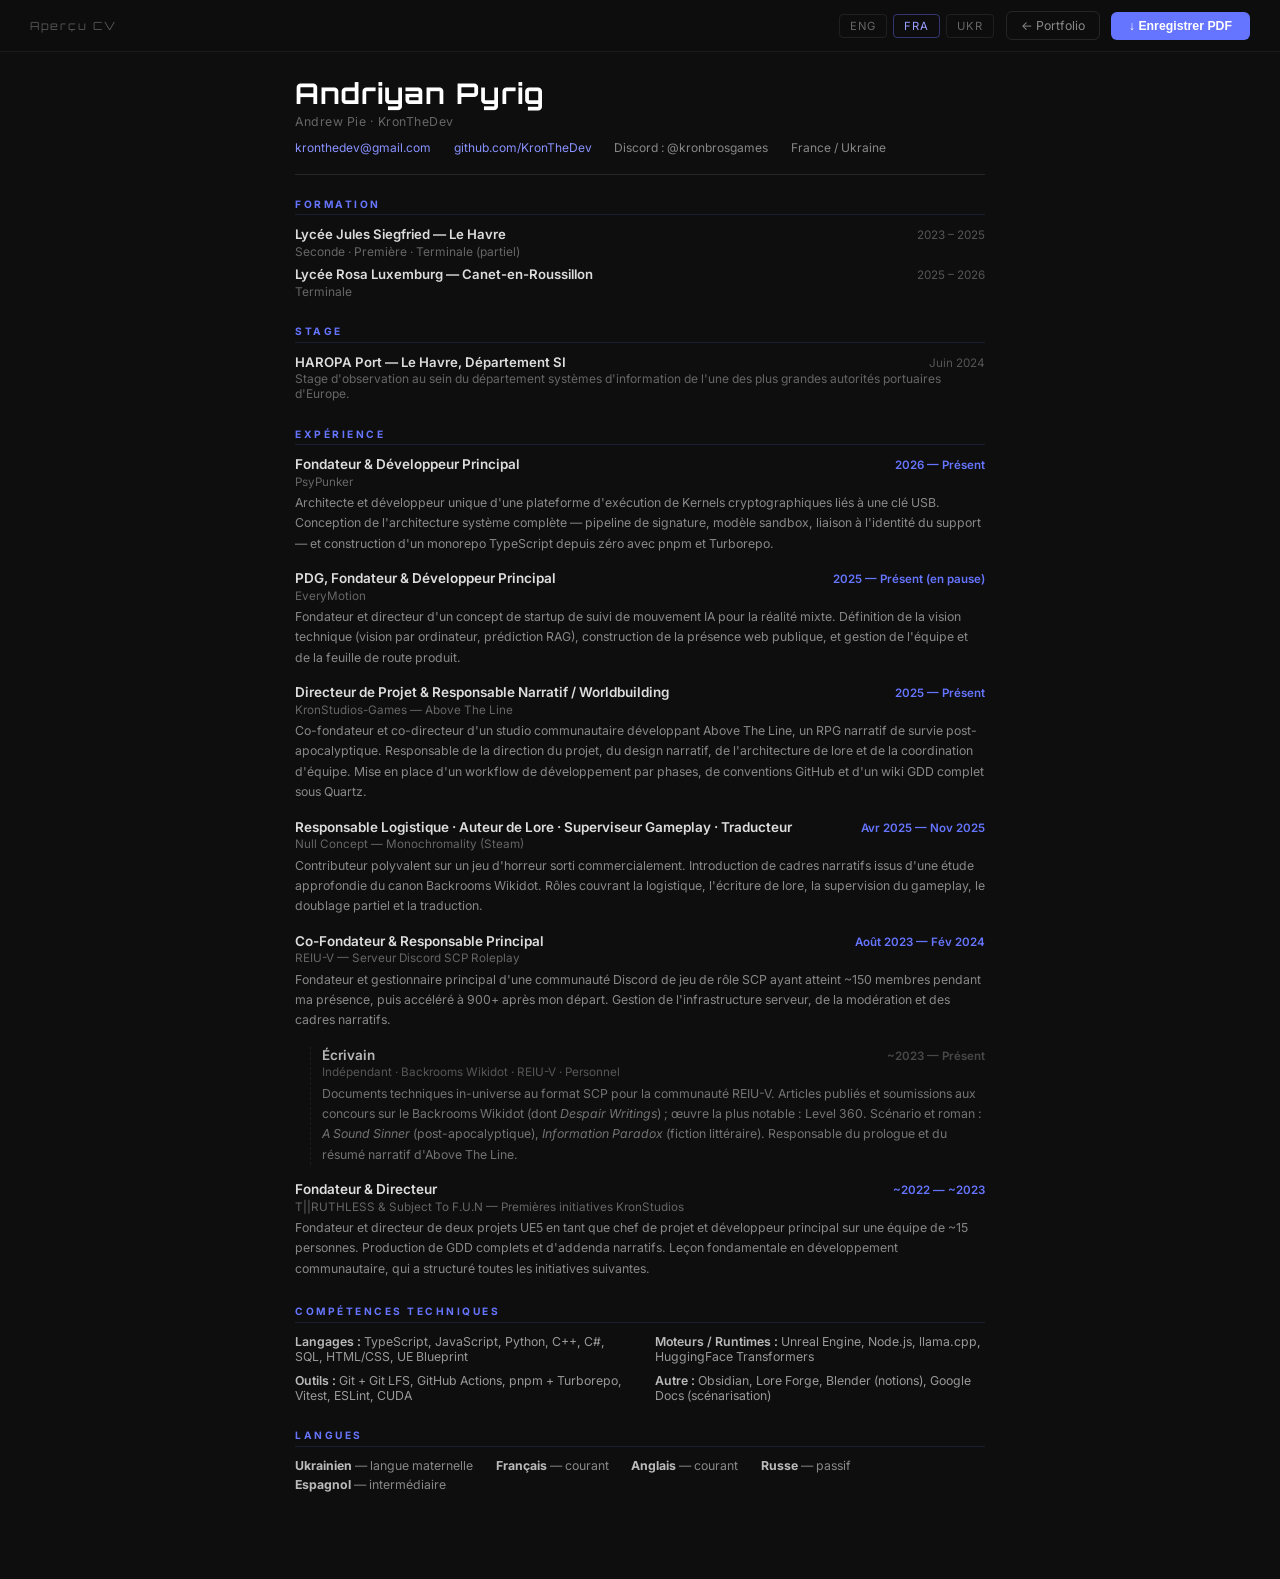
==== cv.fr.html @ 983f90c0 "feat: add trilingual support (EN/FR/UK) with cyberpunk glitch transition - translations.js: full EN/" ====
<!DOCTYPE html>
<html lang="fr">
<head>
  <meta charset="UTF-8">
  <meta name="viewport" content="width=device-width, initial-scale=1.0">
  <title>CV — Andriyan Pyrig (Andrew Pie)</title>
  <link href="https://fonts.googleapis.com/css2?family=Inter:wght@300;400;500;600;700&family=Orbitron:wght@700&display=swap" rel="stylesheet">
  <style>
    *, *::before, *::after { margin: 0; padding: 0; box-sizing: border-box; }
    html { font-size: 15px; }
    body { font-family: 'Inter', system-ui, sans-serif; background: #0e0e0e; color: #d8d8d8; -webkit-font-smoothing: antialiased; }

    .print-bar {
      position: fixed; top: 0; left: 0; right: 0; height: 52px;
      background: rgba(14,14,14,0.94); backdrop-filter: blur(10px);
      border-bottom: 1px solid rgba(255,255,255,0.06);
      display: flex; align-items: center; justify-content: space-between; padding: 0 2rem; z-index: 100;
    }
    .print-bar-label { font-family: 'Orbitron', sans-serif; font-size: 0.75rem; letter-spacing: 2px; color: #555; }
    .print-bar-actions { display: flex; gap: 0.75rem; align-items: center; }
    .lang-switch { display: flex; gap: 0.4rem; }
    .lang-link {
      font-size: 0.75rem; letter-spacing: 1px; color: #666; text-decoration: none;
      border: 1px solid rgba(255,255,255,0.08); padding: 4px 10px; border-radius: 4px;
      transition: color 0.15s, border-color 0.15s;
    }
    .lang-link:hover { color: #aaa; border-color: rgba(255,255,255,0.2); }
    .lang-link.active { color: #9aa0ff; border-color: rgba(102,117,255,0.4); }
    .btn-back { font-size: 0.82rem; color: #888; text-decoration: none; padding: 6px 14px; border: 1px solid rgba(255,255,255,0.1); border-radius: 6px; transition: color 0.15s, border-color 0.15s; }
    .btn-back:hover { color: #fff; border-color: rgba(255,255,255,0.3); }
    .btn-print { font-size: 0.82rem; font-weight: 700; color: #fff; background: #6675ff; border: none; padding: 7px 18px; border-radius: 6px; cursor: pointer; transition: opacity 0.15s; }
    .btn-print:hover { opacity: 0.85; }

    .cv-page { max-width: 780px; margin: 0 auto; padding: 5rem 3rem 4rem; }

    .cv-header { border-bottom: 1px solid rgba(255,255,255,0.1); padding-bottom: 1.25rem; margin-bottom: 1.5rem; }
    .cv-name { font-family: 'Orbitron', sans-serif; font-size: 1.9rem; font-weight: 700; color: #fff; letter-spacing: 1px; }
    .cv-alias { font-size: 0.82rem; color: #666; margin-top: 0.2rem; letter-spacing: 0.5px; }
    .cv-contact { display: flex; flex-wrap: wrap; gap: 0.25rem 1.5rem; margin-top: 0.75rem; font-size: 0.8rem; color: #888; }
    .cv-contact a { color: #8891ff; text-decoration: none; }

    .cv-section { margin-bottom: 1.75rem; }
    .cv-section-title { font-size: 0.68rem; font-weight: 700; letter-spacing: 2.5px; text-transform: uppercase; color: #6675ff; margin-bottom: 0.75rem; padding-bottom: 0.3rem; border-bottom: 1px solid rgba(102,117,255,0.15); }

    .cv-edu-item { margin-bottom: 0.5rem; }
    .cv-edu-line { display: flex; justify-content: space-between; align-items: baseline; gap: 1rem; }
    .cv-edu-name { font-size: 0.88rem; font-weight: 600; color: #ddd; }
    .cv-edu-date { font-size: 0.78rem; color: #555; flex-shrink: 0; }
    .cv-edu-sub { font-size: 0.8rem; color: #666; margin-top: 0.1rem; }

    .cv-exp-item { margin-bottom: 1.1rem; }
    .cv-exp-header { display: flex; justify-content: space-between; align-items: baseline; gap: 1rem; margin-bottom: 0.15rem; }
    .cv-exp-role { font-size: 0.9rem; font-weight: 600; color: #ddd; }
    .cv-exp-date { font-size: 0.77rem; color: #6675ff; flex-shrink: 0; font-weight: 600; }
    .cv-exp-org { font-size: 0.78rem; color: #666; margin-bottom: 0.3rem; }
    .cv-exp-body { font-size: 0.82rem; color: #888; line-height: 1.65; }
    .cv-exp-item.cv-writing { margin-left: 1rem; padding-left: 0.75rem; border-left: 1px dashed rgba(255,255,255,0.08); opacity: 0.82; }
    .cv-exp-item.cv-writing .cv-exp-date { color: #555; }

    .cv-skills-grid { display: grid; grid-template-columns: 1fr 1fr; gap: 0.6rem 2rem; }
    .cv-skill-row { font-size: 0.82rem; color: #999; }
    .cv-skill-row strong { color: #bbb; font-weight: 600; }

    .cv-lang-row { display: flex; flex-wrap: wrap; gap: 0.3rem 1.5rem; font-size: 0.82rem; color: #888; }
    .cv-lang-row span strong { color: #bbb; }

    @media (max-width: 680px) {
      .cv-page { padding: 4.5rem 1.25rem 3rem; }
      .cv-name { font-size: 1.4rem; }
      .cv-skills-grid { grid-template-columns: 1fr; }
      .cv-exp-header { flex-direction: column; gap: 0.1rem; }
      .cv-edu-line { flex-direction: column; gap: 0.05rem; }
      .print-bar { padding: 0 1rem; }
      .print-bar-label { display: none; }
    }

    @media print {
      @page { size: A4; margin: 16mm 18mm; }
      body { background: #fff !important; color: #1a1a1a !important; font-size: 11pt; }
      .print-bar { display: none !important; }
      .cv-page { padding: 0; max-width: 100%; }
      .cv-name { color: #000 !important; font-size: 22pt; }
      .cv-alias { color: #555 !important; }
      .cv-contact { color: #444 !important; }
      .cv-contact a { color: #3344cc !important; }
      .cv-header { border-bottom-color: #ccc !important; }
      .cv-section-title { color: #3344cc !important; border-bottom-color: #ddd !important; }
      .cv-edu-name { color: #111 !important; }
      .cv-edu-date { color: #777 !important; }
      .cv-edu-sub  { color: #666 !important; }
      .cv-exp-role { color: #111 !important; }
      .cv-exp-date { color: #3344cc !important; }
      .cv-exp-org  { color: #666 !important; }
      .cv-exp-body { color: #444 !important; }
      .cv-exp-item.cv-writing { border-left-color: #ddd !important; opacity: 1 !important; }
      .cv-exp-item.cv-writing .cv-exp-date { color: #777 !important; }
      .cv-skill-row { color: #555 !important; }
      .cv-skill-row strong { color: #111 !important; }
      .cv-lang-row { color: #555 !important; }
      .cv-lang-row span strong { color: #111 !important; }
      .cv-exp-item { break-inside: avoid; }
      .cv-section  { break-inside: avoid; }
    }
  </style>
</head>
<body>
  <div class="print-bar">
    <span class="print-bar-label">Aperçu CV</span>
    <div class="print-bar-actions">
      <div class="lang-switch">
        <a href="cv.html"    class="lang-link">ENG</a>
        <a href="cv.fr.html" class="lang-link active">FRA</a>
        <a href="cv.uk.html" class="lang-link">UKR</a>
      </div>
      <a href="index.html" class="btn-back">← Portfolio</a>
      <button class="btn-print" onclick="window.print()">↓ Enregistrer PDF</button>
    </div>
  </div>

  <div class="cv-page">

    <header class="cv-header">
      <div class="cv-name">Andriyan Pyrig</div>
      <div class="cv-alias">Andrew Pie · KronTheDev</div>
      <div class="cv-contact">
        <a href="mailto:kronthedev@gmail.com">kronthedev@gmail.com</a>
        <a href="https://github.com/KronTheDev" target="_blank">github.com/KronTheDev</a>
        <span>Discord : @kronbrosgames</span>
        <span>France / Ukraine</span>
      </div>
    </header>

    <section class="cv-section">
      <div class="cv-section-title">Formation</div>
      <div class="cv-edu-item">
        <div class="cv-edu-line">
          <span class="cv-edu-name">Lycée Jules Siegfried — Le Havre</span>
          <span class="cv-edu-date">2023 – 2025</span>
        </div>
        <div class="cv-edu-sub">Seconde · Première · Terminale (partiel)</div>
      </div>
      <div class="cv-edu-item">
        <div class="cv-edu-line">
          <span class="cv-edu-name">Lycée Rosa Luxemburg — Canet-en-Roussillon</span>
          <span class="cv-edu-date">2025 – 2026</span>
        </div>
        <div class="cv-edu-sub">Terminale</div>
      </div>
    </section>

    <section class="cv-section">
      <div class="cv-section-title">Stage</div>
      <div class="cv-edu-item">
        <div class="cv-edu-line">
          <span class="cv-edu-name">HAROPA Port — Le Havre, Département SI</span>
          <span class="cv-edu-date">Juin 2024</span>
        </div>
        <div class="cv-edu-sub">Stage d'observation au sein du département systèmes d'information de l'une des plus grandes autorités portuaires d'Europe.</div>
      </div>
    </section>

    <section class="cv-section">
      <div class="cv-section-title">Expérience</div>

      <div class="cv-exp-item">
        <div class="cv-exp-header">
          <span class="cv-exp-role">Fondateur & Développeur Principal</span>
          <span class="cv-exp-date">2026 — Présent</span>
        </div>
        <div class="cv-exp-org">PsyPunker</div>
        <div class="cv-exp-body">Architecte et développeur unique d'une plateforme d'exécution de Kernels cryptographiques liés à une clé USB. Conception de l'architecture système complète — pipeline de signature, modèle sandbox, liaison à l'identité du support — et construction d'un monorepo TypeScript depuis zéro avec pnpm et Turborepo.</div>
      </div>

      <div class="cv-exp-item">
        <div class="cv-exp-header">
          <span class="cv-exp-role">PDG, Fondateur & Développeur Principal</span>
          <span class="cv-exp-date">2025 — Présent (en pause)</span>
        </div>
        <div class="cv-exp-org">EveryMotion</div>
        <div class="cv-exp-body">Fondateur et directeur d'un concept de startup de suivi de mouvement IA pour la réalité mixte. Définition de la vision technique (vision par ordinateur, prédiction RAG), construction de la présence web publique, et gestion de l'équipe et de la feuille de route produit.</div>
      </div>

      <div class="cv-exp-item">
        <div class="cv-exp-header">
          <span class="cv-exp-role">Directeur de Projet & Responsable Narratif / Worldbuilding</span>
          <span class="cv-exp-date">2025 — Présent</span>
        </div>
        <div class="cv-exp-org">KronStudios-Games — Above The Line</div>
        <div class="cv-exp-body">Co-fondateur et co-directeur d'un studio communautaire développant Above The Line, un RPG narratif de survie post-apocalyptique. Responsable de la direction du projet, du design narratif, de l'architecture de lore et de la coordination d'équipe. Mise en place d'un workflow de développement par phases, de conventions GitHub et d'un wiki GDD complet sous Quartz.</div>
      </div>

      <div class="cv-exp-item">
        <div class="cv-exp-header">
          <span class="cv-exp-role">Responsable Logistique · Auteur de Lore · Superviseur Gameplay · Traducteur</span>
          <span class="cv-exp-date">Avr 2025 — Nov 2025</span>
        </div>
        <div class="cv-exp-org">Null Concept — Monochromality (Steam)</div>
        <div class="cv-exp-body">Contributeur polyvalent sur un jeu d'horreur sorti commercialement. Introduction de cadres narratifs issus d'une étude approfondie du canon Backrooms Wikidot. Rôles couvrant la logistique, l'écriture de lore, la supervision du gameplay, le doublage partiel et la traduction.</div>
      </div>

      <div class="cv-exp-item">
        <div class="cv-exp-header">
          <span class="cv-exp-role">Co-Fondateur & Responsable Principal</span>
          <span class="cv-exp-date">Août 2023 — Fév 2024</span>
        </div>
        <div class="cv-exp-org">REIU-V — Serveur Discord SCP Roleplay</div>
        <div class="cv-exp-body">Fondateur et gestionnaire principal d'une communauté Discord de jeu de rôle SCP ayant atteint ~150 membres pendant ma présence, puis accéléré à 900+ après mon départ. Gestion de l'infrastructure serveur, de la modération et des cadres narratifs.</div>
      </div>

      <div class="cv-exp-item cv-writing">
        <div class="cv-exp-header">
          <span class="cv-exp-role">Écrivain</span>
          <span class="cv-exp-date">~2023 — Présent</span>
        </div>
        <div class="cv-exp-org">Indépendant · Backrooms Wikidot · REIU-V · Personnel</div>
        <div class="cv-exp-body">Documents techniques in-universe au format SCP pour la communauté REIU-V. Articles publiés et soumissions aux concours sur le Backrooms Wikidot (dont <em>Despair Writings</em>) ; œuvre la plus notable : Level 360. Scénario et roman : <em>A Sound Sinner</em> (post-apocalyptique), <em>Information Paradox</em> (fiction littéraire). Responsable du prologue et du résumé narratif d'Above The Line.</div>
      </div>

      <div class="cv-exp-item">
        <div class="cv-exp-header">
          <span class="cv-exp-role">Fondateur & Directeur</span>
          <span class="cv-exp-date">~2022 — ~2023</span>
        </div>
        <div class="cv-exp-org">T||RUTHLESS & Subject To F.U.N — Premières initiatives KronStudios</div>
        <div class="cv-exp-body">Fondateur et directeur de deux projets UE5 en tant que chef de projet et développeur principal sur une équipe de ~15 personnes. Production de GDD complets et d'addenda narratifs. Leçon fondamentale en développement communautaire, qui a structuré toutes les initiatives suivantes.</div>
      </div>
    </section>

    <section class="cv-section">
      <div class="cv-section-title">Compétences Techniques</div>
      <div class="cv-skills-grid">
        <div class="cv-skill-row"><strong>Langages :</strong> TypeScript, JavaScript, Python, C++, C#, SQL, HTML/CSS, UE Blueprint</div>
        <div class="cv-skill-row"><strong>Moteurs / Runtimes :</strong> Unreal Engine, Node.js, llama.cpp, HuggingFace Transformers</div>
        <div class="cv-skill-row"><strong>Outils :</strong> Git + Git LFS, GitHub Actions, pnpm + Turborepo, Vitest, ESLint, CUDA</div>
        <div class="cv-skill-row"><strong>Autre :</strong> Obsidian, Lore Forge, Blender (notions), Google Docs (scénarisation)</div>
      </div>
    </section>

    <section class="cv-section">
      <div class="cv-section-title">Langues</div>
      <div class="cv-lang-row">
        <span><strong>Ukrainien</strong> — langue maternelle</span>
        <span><strong>Français</strong> — courant</span>
        <span><strong>Anglais</strong> — courant</span>
        <span><strong>Russe</strong> — passif</span>
        <span><strong>Espagnol</strong> — intermédiaire</span>
      </div>
    </section>

  </div>
</body>
</html>
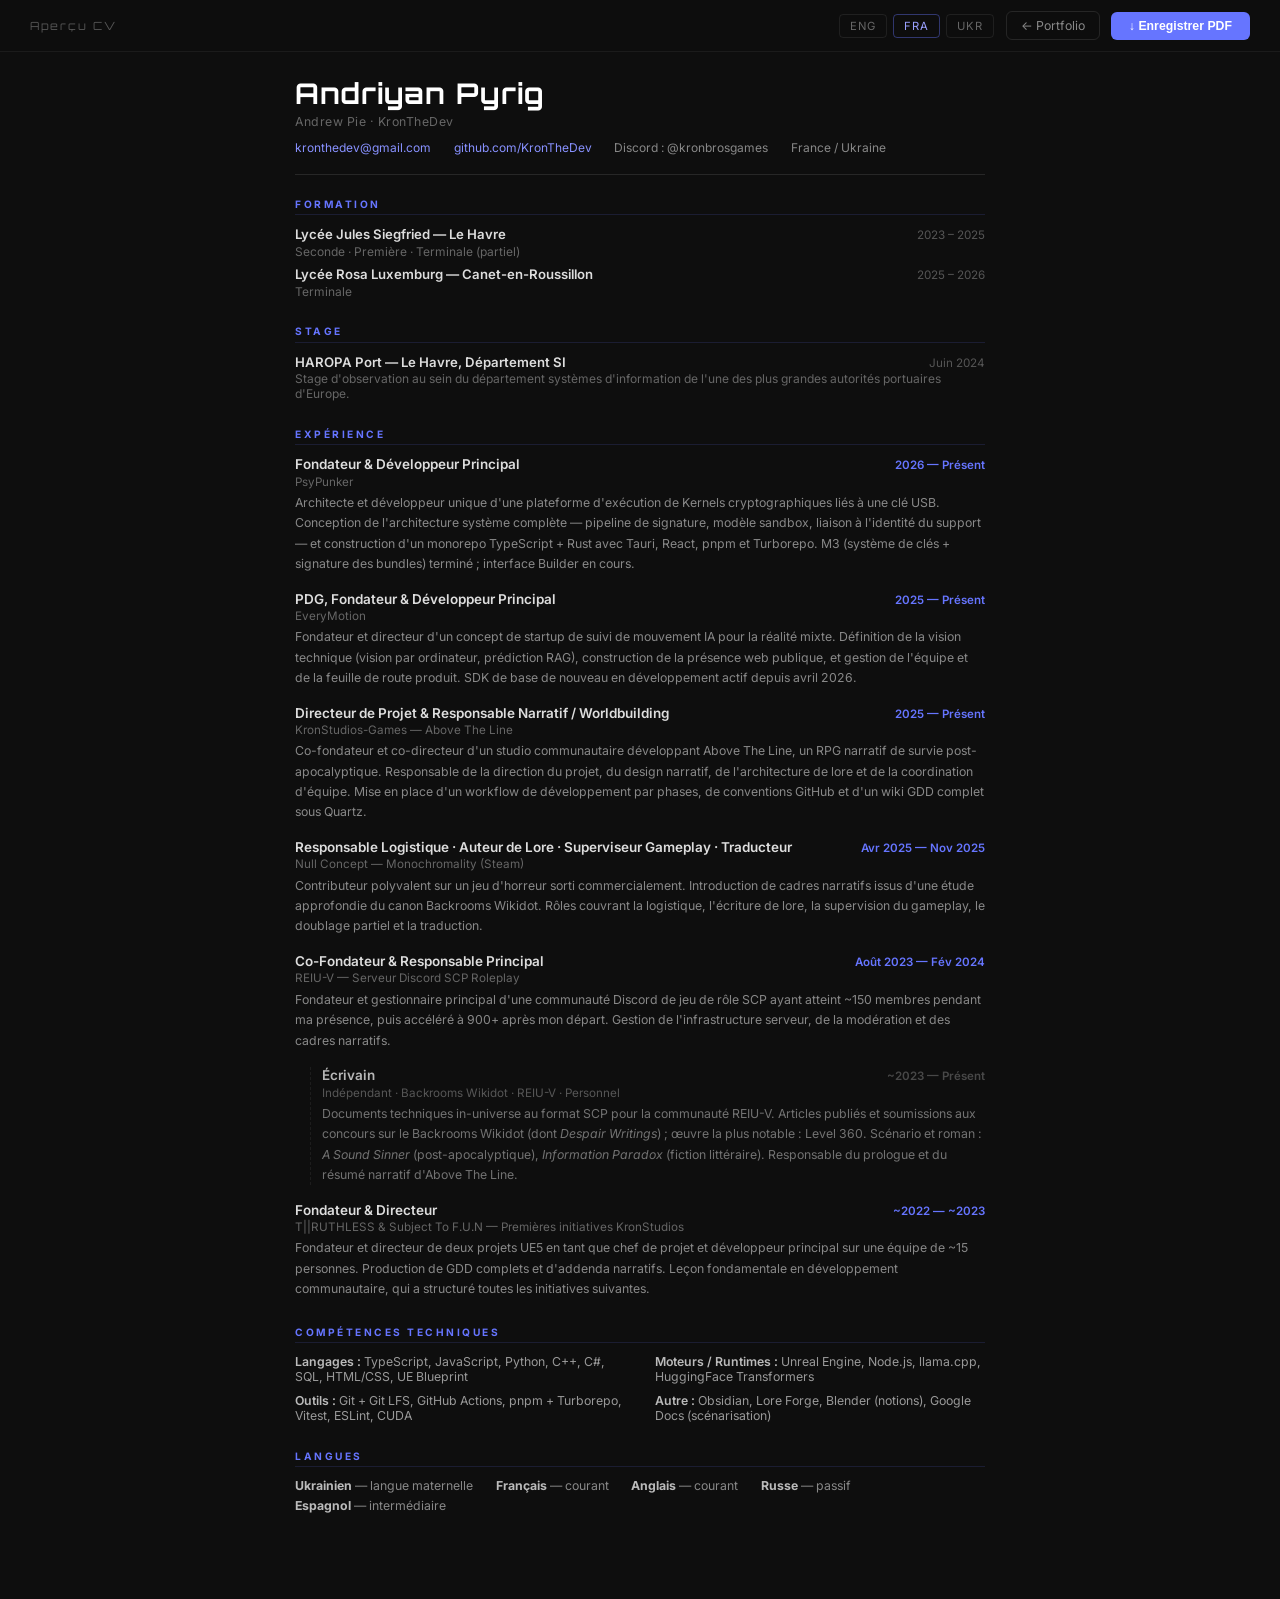
==== commit 222d6d67: "feat: Capital Update — sync portfolio with current project state - PsyPunker: add Tauri, React, Rust" ====
--- a/cv.fr.html
+++ b/cv.fr.html
@@ -98,8 +98,14 @@
       .cv-skill-row strong { color: #111 !important; }
       .cv-lang-row { color: #555 !important; }
       .cv-lang-row span strong { color: #111 !important; }
-      .cv-exp-item { break-inside: avoid; }
-      .cv-section  { break-inside: avoid; }
+      .cv-exp-item  { break-inside: avoid; }
+      .cv-edu-item  { break-inside: avoid; }
+      .cv-section-title { break-after: avoid; }
+      .cv-section        { margin-bottom: 1.1rem; }
+      .cv-exp-item       { margin-bottom: 0.75rem; }
+      .cv-edu-item       { margin-bottom: 0.35rem; }
+      .cv-skills-grid    { gap: 0.35rem 2rem; }
+      .cv-header         { padding-bottom: 0.85rem; margin-bottom: 1rem; }
     }
   </style>
 </head>
@@ -168,16 +174,16 @@
           <span class="cv-exp-date">2026 — Présent</span>
         </div>
         <div class="cv-exp-org">PsyPunker</div>
-        <div class="cv-exp-body">Architecte et développeur unique d'une plateforme d'exécution de Kernels cryptographiques liés à une clé USB. Conception de l'architecture système complète — pipeline de signature, modèle sandbox, liaison à l'identité du support — et construction d'un monorepo TypeScript depuis zéro avec pnpm et Turborepo.</div>
+        <div class="cv-exp-body">Architecte et développeur unique d'une plateforme d'exécution de Kernels cryptographiques liés à une clé USB. Conception de l'architecture système complète — pipeline de signature, modèle sandbox, liaison à l'identité du support — et construction d'un monorepo TypeScript + Rust avec Tauri, React, pnpm et Turborepo. M3 (système de clés + signature des bundles) terminé ; interface Builder en cours.</div>
       </div>
 
       <div class="cv-exp-item">
         <div class="cv-exp-header">
           <span class="cv-exp-role">PDG, Fondateur & Développeur Principal</span>
-          <span class="cv-exp-date">2025 — Présent (en pause)</span>
+          <span class="cv-exp-date">2025 — Présent</span>
         </div>
         <div class="cv-exp-org">EveryMotion</div>
-        <div class="cv-exp-body">Fondateur et directeur d'un concept de startup de suivi de mouvement IA pour la réalité mixte. Définition de la vision technique (vision par ordinateur, prédiction RAG), construction de la présence web publique, et gestion de l'équipe et de la feuille de route produit.</div>
+        <div class="cv-exp-body">Fondateur et directeur d'un concept de startup de suivi de mouvement IA pour la réalité mixte. Définition de la vision technique (vision par ordinateur, prédiction RAG), construction de la présence web publique, et gestion de l'équipe et de la feuille de route produit. SDK de base de nouveau en développement actif depuis avril 2026.</div>
       </div>
 
       <div class="cv-exp-item">
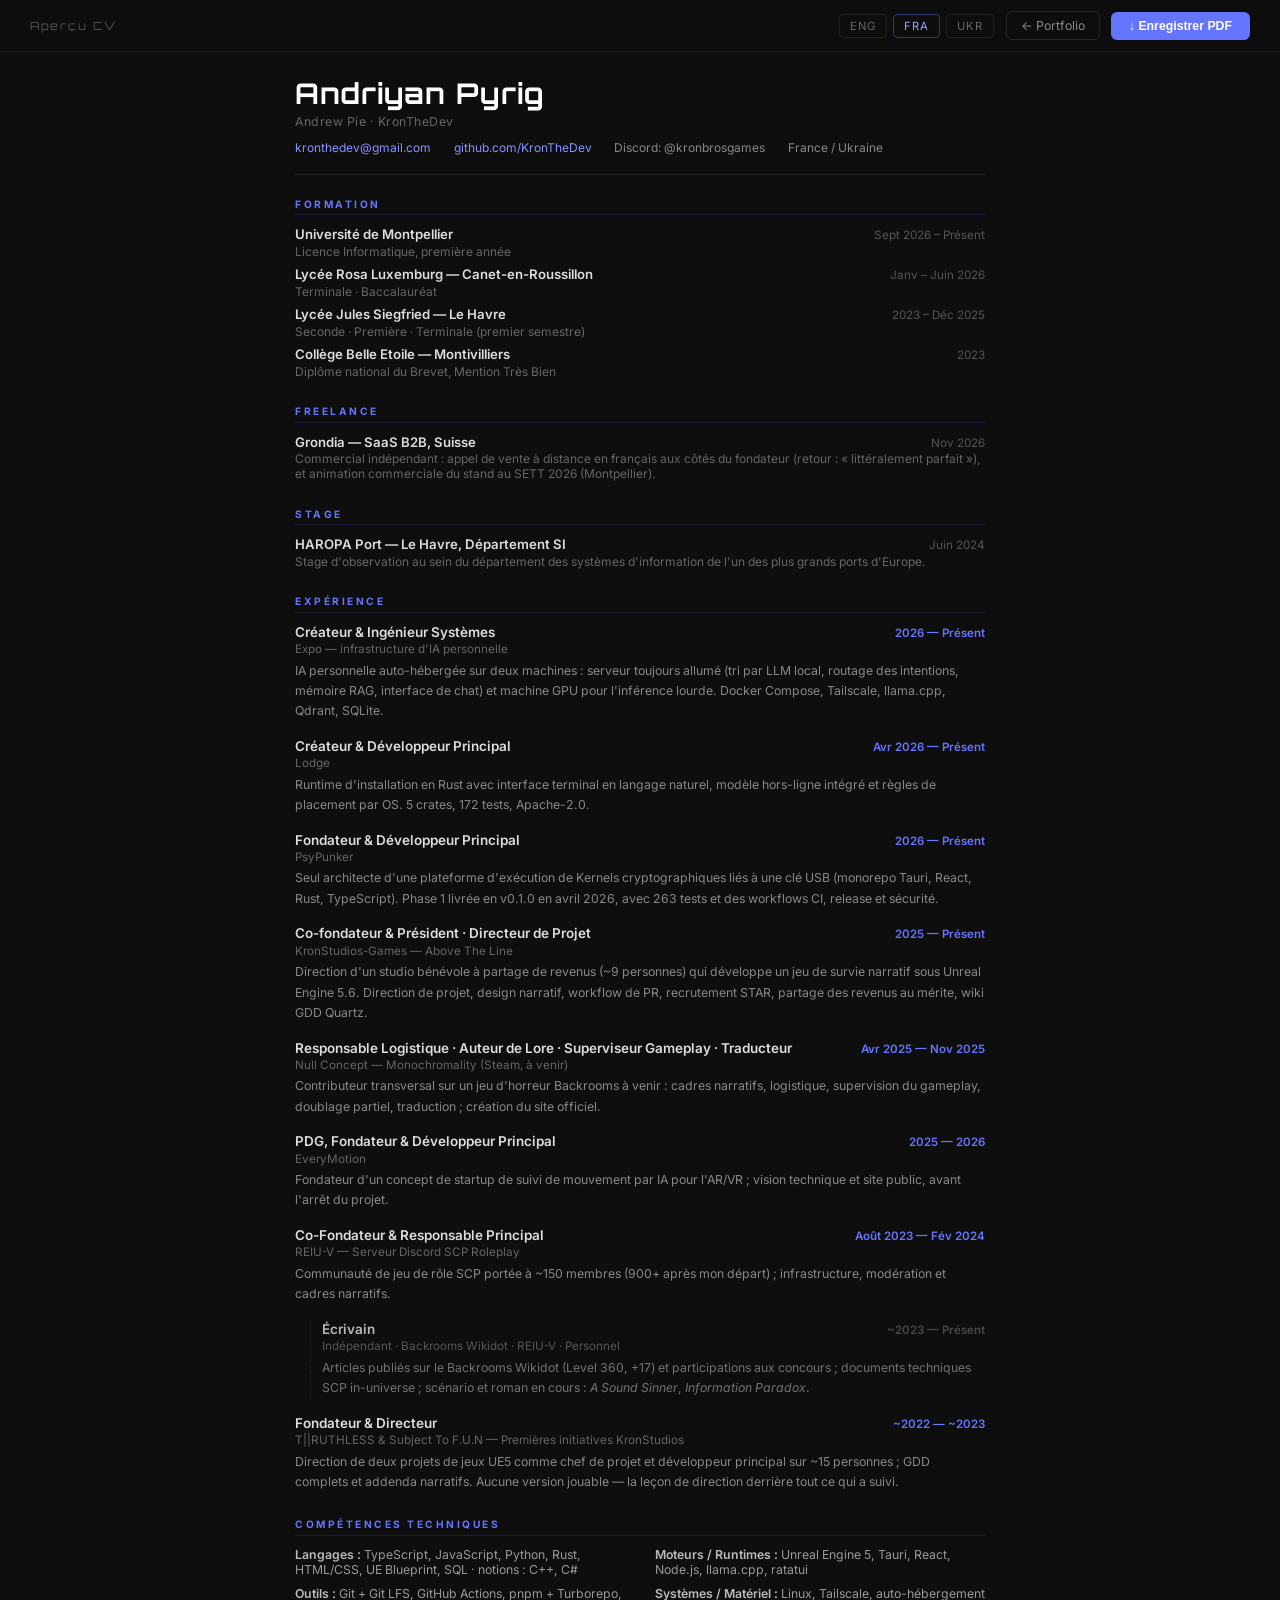
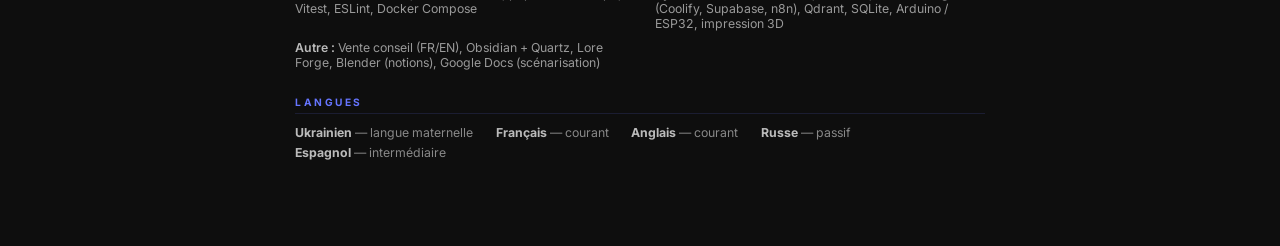
==== commit f9652e4d: "Render portfolio content onto the site (EN/FR/UK + CVs) Add tools/build_site.py, which writes the Sk" ====
--- a/cv.fr.html
+++ b/cv.fr.html
@@ -125,13 +125,14 @@
 
   <div class="cv-page">
 
+    <!-- HEADER -->
     <header class="cv-header">
       <div class="cv-name">Andriyan Pyrig</div>
       <div class="cv-alias">Andrew Pie · KronTheDev</div>
       <div class="cv-contact">
         <a href="mailto:kronthedev@gmail.com">kronthedev@gmail.com</a>
         <a href="https://github.com/KronTheDev" target="_blank">github.com/KronTheDev</a>
-        <span>Discord : @kronbrosgames</span>
+        <span>Discord: @kronbrosgames</span>
         <span>France / Ukraine</span>
       </div>
     </header>
@@ -140,17 +141,42 @@
       <div class="cv-section-title">Formation</div>
       <div class="cv-edu-item">
         <div class="cv-edu-line">
+          <span class="cv-edu-name">Université de Montpellier</span>
+          <span class="cv-edu-date">Sept 2026 – Présent</span>
+        </div>
+        <div class="cv-edu-sub">Licence Informatique, première année</div>
+      </div>
+      <div class="cv-edu-item">
+        <div class="cv-edu-line">
+          <span class="cv-edu-name">Lycée Rosa Luxemburg — Canet-en-Roussillon</span>
+          <span class="cv-edu-date">Janv – Juin 2026</span>
+        </div>
+        <div class="cv-edu-sub">Terminale · Baccalauréat</div>
+      </div>
+      <div class="cv-edu-item">
+        <div class="cv-edu-line">
           <span class="cv-edu-name">Lycée Jules Siegfried — Le Havre</span>
-          <span class="cv-edu-date">2023 – 2025</span>
-        </div>
-        <div class="cv-edu-sub">Seconde · Première · Terminale (partiel)</div>
-      </div>
-      <div class="cv-edu-item">
-        <div class="cv-edu-line">
-          <span class="cv-edu-name">Lycée Rosa Luxemburg — Canet-en-Roussillon</span>
-          <span class="cv-edu-date">2025 – 2026</span>
-        </div>
-        <div class="cv-edu-sub">Terminale</div>
+          <span class="cv-edu-date">2023 – Déc 2025</span>
+        </div>
+        <div class="cv-edu-sub">Seconde · Première · Terminale (premier semestre)</div>
+      </div>
+      <div class="cv-edu-item">
+        <div class="cv-edu-line">
+          <span class="cv-edu-name">Collège Belle Etoile — Montivilliers</span>
+          <span class="cv-edu-date">2023</span>
+        </div>
+        <div class="cv-edu-sub">Diplôme national du Brevet, Mention Très Bien</div>
+      </div>
+    </section>
+
+    <section class="cv-section">
+      <div class="cv-section-title">Freelance</div>
+      <div class="cv-edu-item">
+        <div class="cv-edu-line">
+          <span class="cv-edu-name">Grondia — SaaS B2B, Suisse</span>
+          <span class="cv-edu-date">Nov 2026</span>
+        </div>
+        <div class="cv-edu-sub">Commercial indépendant : appel de vente à distance en français aux côtés du fondateur (retour : « littéralement parfait »), et animation commerciale du stand au SETT 2026 (Montpellier).</div>
       </div>
     </section>
 
@@ -161,84 +187,94 @@
           <span class="cv-edu-name">HAROPA Port — Le Havre, Département SI</span>
           <span class="cv-edu-date">Juin 2024</span>
         </div>
-        <div class="cv-edu-sub">Stage d'observation au sein du département systèmes d'information de l'une des plus grandes autorités portuaires d'Europe.</div>
+        <div class="cv-edu-sub">Stage d'observation au sein du département des systèmes d'information de l'un des plus grands ports d'Europe.</div>
       </div>
     </section>
 
     <section class="cv-section">
       <div class="cv-section-title">Expérience</div>
-
-      <div class="cv-exp-item">
-        <div class="cv-exp-header">
-          <span class="cv-exp-role">Fondateur & Développeur Principal</span>
+      <div class="cv-exp-item">
+        <div class="cv-exp-header">
+          <span class="cv-exp-role">Créateur &amp; Ingénieur Systèmes</span>
           <span class="cv-exp-date">2026 — Présent</span>
         </div>
+        <div class="cv-exp-org">Expo — infrastructure d'IA personnelle</div>
+        <div class="cv-exp-body">IA personnelle auto-hébergée sur deux machines : serveur toujours allumé (tri par LLM local, routage des intentions, mémoire RAG, interface de chat) et machine GPU pour l'inférence lourde. Docker Compose, Tailscale, llama.cpp, Qdrant, SQLite.</div>
+      </div>
+      <div class="cv-exp-item">
+        <div class="cv-exp-header">
+          <span class="cv-exp-role">Créateur &amp; Développeur Principal</span>
+          <span class="cv-exp-date">Avr 2026 — Présent</span>
+        </div>
+        <div class="cv-exp-org">Lodge</div>
+        <div class="cv-exp-body">Runtime d'installation en Rust avec interface terminal en langage naturel, modèle hors-ligne intégré et règles de placement par OS. 5 crates, 172 tests, Apache-2.0.</div>
+      </div>
+      <div class="cv-exp-item">
+        <div class="cv-exp-header">
+          <span class="cv-exp-role">Fondateur &amp; Développeur Principal</span>
+          <span class="cv-exp-date">2026 — Présent</span>
+        </div>
         <div class="cv-exp-org">PsyPunker</div>
-        <div class="cv-exp-body">Architecte et développeur unique d'une plateforme d'exécution de Kernels cryptographiques liés à une clé USB. Conception de l'architecture système complète — pipeline de signature, modèle sandbox, liaison à l'identité du support — et construction d'un monorepo TypeScript + Rust avec Tauri, React, pnpm et Turborepo. M3 (système de clés + signature des bundles) terminé ; interface Builder en cours.</div>
-      </div>
-
-      <div class="cv-exp-item">
-        <div class="cv-exp-header">
-          <span class="cv-exp-role">PDG, Fondateur & Développeur Principal</span>
+        <div class="cv-exp-body">Seul architecte d'une plateforme d'exécution de Kernels cryptographiques liés à une clé USB (monorepo Tauri, React, Rust, TypeScript). Phase 1 livrée en v0.1.0 en avril 2026, avec 263 tests et des workflows CI, release et sécurité.</div>
+      </div>
+      <div class="cv-exp-item">
+        <div class="cv-exp-header">
+          <span class="cv-exp-role">Co-fondateur &amp; Président · Directeur de Projet</span>
           <span class="cv-exp-date">2025 — Présent</span>
         </div>
-        <div class="cv-exp-org">EveryMotion</div>
-        <div class="cv-exp-body">Fondateur et directeur d'un concept de startup de suivi de mouvement IA pour la réalité mixte. Définition de la vision technique (vision par ordinateur, prédiction RAG), construction de la présence web publique, et gestion de l'équipe et de la feuille de route produit. SDK de base de nouveau en développement actif depuis avril 2026.</div>
-      </div>
-
-      <div class="cv-exp-item">
-        <div class="cv-exp-header">
-          <span class="cv-exp-role">Directeur de Projet & Responsable Narratif / Worldbuilding</span>
-          <span class="cv-exp-date">2025 — Présent</span>
-        </div>
         <div class="cv-exp-org">KronStudios-Games — Above The Line</div>
-        <div class="cv-exp-body">Co-fondateur et co-directeur d'un studio communautaire développant Above The Line, un RPG narratif de survie post-apocalyptique. Responsable de la direction du projet, du design narratif, de l'architecture de lore et de la coordination d'équipe. Mise en place d'un workflow de développement par phases, de conventions GitHub et d'un wiki GDD complet sous Quartz.</div>
-      </div>
-
+        <div class="cv-exp-body">Direction d'un studio bénévole à partage de revenus (~9 personnes) qui développe un jeu de survie narratif sous Unreal Engine 5.6. Direction de projet, design narratif, workflow de PR, recrutement STAR, partage des revenus au mérite, wiki GDD Quartz.</div>
+      </div>
       <div class="cv-exp-item">
         <div class="cv-exp-header">
           <span class="cv-exp-role">Responsable Logistique · Auteur de Lore · Superviseur Gameplay · Traducteur</span>
           <span class="cv-exp-date">Avr 2025 — Nov 2025</span>
         </div>
-        <div class="cv-exp-org">Null Concept — Monochromality (Steam)</div>
-        <div class="cv-exp-body">Contributeur polyvalent sur un jeu d'horreur sorti commercialement. Introduction de cadres narratifs issus d'une étude approfondie du canon Backrooms Wikidot. Rôles couvrant la logistique, l'écriture de lore, la supervision du gameplay, le doublage partiel et la traduction.</div>
-      </div>
-
-      <div class="cv-exp-item">
-        <div class="cv-exp-header">
-          <span class="cv-exp-role">Co-Fondateur & Responsable Principal</span>
+        <div class="cv-exp-org">Null Concept — Monochromality (Steam, à venir)</div>
+        <div class="cv-exp-body">Contributeur transversal sur un jeu d'horreur Backrooms à venir : cadres narratifs, logistique, supervision du gameplay, doublage partiel, traduction ; création du site officiel.</div>
+      </div>
+      <div class="cv-exp-item">
+        <div class="cv-exp-header">
+          <span class="cv-exp-role">PDG, Fondateur &amp; Développeur Principal</span>
+          <span class="cv-exp-date">2025 — 2026</span>
+        </div>
+        <div class="cv-exp-org">EveryMotion</div>
+        <div class="cv-exp-body">Fondateur d'un concept de startup de suivi de mouvement par IA pour l'AR/VR ; vision technique et site public, avant l'arrêt du projet.</div>
+      </div>
+      <div class="cv-exp-item">
+        <div class="cv-exp-header">
+          <span class="cv-exp-role">Co-Fondateur &amp; Responsable Principal</span>
           <span class="cv-exp-date">Août 2023 — Fév 2024</span>
         </div>
         <div class="cv-exp-org">REIU-V — Serveur Discord SCP Roleplay</div>
-        <div class="cv-exp-body">Fondateur et gestionnaire principal d'une communauté Discord de jeu de rôle SCP ayant atteint ~150 membres pendant ma présence, puis accéléré à 900+ après mon départ. Gestion de l'infrastructure serveur, de la modération et des cadres narratifs.</div>
-      </div>
-
+        <div class="cv-exp-body">Communauté de jeu de rôle SCP portée à ~150 membres (900+ après mon départ) ; infrastructure, modération et cadres narratifs.</div>
+      </div>
       <div class="cv-exp-item cv-writing">
         <div class="cv-exp-header">
           <span class="cv-exp-role">Écrivain</span>
           <span class="cv-exp-date">~2023 — Présent</span>
         </div>
         <div class="cv-exp-org">Indépendant · Backrooms Wikidot · REIU-V · Personnel</div>
-        <div class="cv-exp-body">Documents techniques in-universe au format SCP pour la communauté REIU-V. Articles publiés et soumissions aux concours sur le Backrooms Wikidot (dont <em>Despair Writings</em>) ; œuvre la plus notable : Level 360. Scénario et roman : <em>A Sound Sinner</em> (post-apocalyptique), <em>Information Paradox</em> (fiction littéraire). Responsable du prologue et du résumé narratif d'Above The Line.</div>
-      </div>
-
-      <div class="cv-exp-item">
-        <div class="cv-exp-header">
-          <span class="cv-exp-role">Fondateur & Directeur</span>
+        <div class="cv-exp-body">Articles publiés sur le Backrooms Wikidot (Level 360, +17) et participations aux concours ; documents techniques SCP in-universe ; scénario et roman en cours : <em>A Sound Sinner</em>, <em>Information Paradox</em>.</div>
+      </div>
+      <div class="cv-exp-item">
+        <div class="cv-exp-header">
+          <span class="cv-exp-role">Fondateur &amp; Directeur</span>
           <span class="cv-exp-date">~2022 — ~2023</span>
         </div>
-        <div class="cv-exp-org">T||RUTHLESS & Subject To F.U.N — Premières initiatives KronStudios</div>
-        <div class="cv-exp-body">Fondateur et directeur de deux projets UE5 en tant que chef de projet et développeur principal sur une équipe de ~15 personnes. Production de GDD complets et d'addenda narratifs. Leçon fondamentale en développement communautaire, qui a structuré toutes les initiatives suivantes.</div>
+        <div class="cv-exp-org">T||RUTHLESS &amp; Subject To F.U.N — Premières initiatives KronStudios</div>
+        <div class="cv-exp-body">Direction de deux projets de jeux UE5 comme chef de projet et développeur principal sur ~15 personnes ; GDD complets et addenda narratifs. Aucune version jouable — la leçon de direction derrière tout ce qui a suivi.</div>
       </div>
     </section>
 
     <section class="cv-section">
       <div class="cv-section-title">Compétences Techniques</div>
       <div class="cv-skills-grid">
-        <div class="cv-skill-row"><strong>Langages :</strong> TypeScript, JavaScript, Python, C++, C#, SQL, HTML/CSS, UE Blueprint</div>
-        <div class="cv-skill-row"><strong>Moteurs / Runtimes :</strong> Unreal Engine, Node.js, llama.cpp, HuggingFace Transformers</div>
-        <div class="cv-skill-row"><strong>Outils :</strong> Git + Git LFS, GitHub Actions, pnpm + Turborepo, Vitest, ESLint, CUDA</div>
-        <div class="cv-skill-row"><strong>Autre :</strong> Obsidian, Lore Forge, Blender (notions), Google Docs (scénarisation)</div>
+        <div class="cv-skill-row"><strong>Langages :</strong> TypeScript, JavaScript, Python, Rust, HTML/CSS, UE Blueprint, SQL · notions : C++, C#</div>
+        <div class="cv-skill-row"><strong>Moteurs / Runtimes :</strong> Unreal Engine 5, Tauri, React, Node.js, llama.cpp, ratatui</div>
+        <div class="cv-skill-row"><strong>Outils :</strong> Git + Git LFS, GitHub Actions, pnpm + Turborepo, Vitest, ESLint, Docker Compose</div>
+        <div class="cv-skill-row"><strong>Systèmes / Matériel :</strong> Linux, Tailscale, auto-hébergement (Coolify, Supabase, n8n), Qdrant, SQLite, Arduino / ESP32, impression 3D</div>
+        <div class="cv-skill-row"><strong>Autre :</strong> Vente conseil (FR/EN), Obsidian + Quartz, Lore Forge, Blender (notions), Google Docs (scénarisation)</div>
       </div>
     </section>
 
@@ -254,5 +290,6 @@
     </section>
 
   </div>
+
 </body>
 </html>
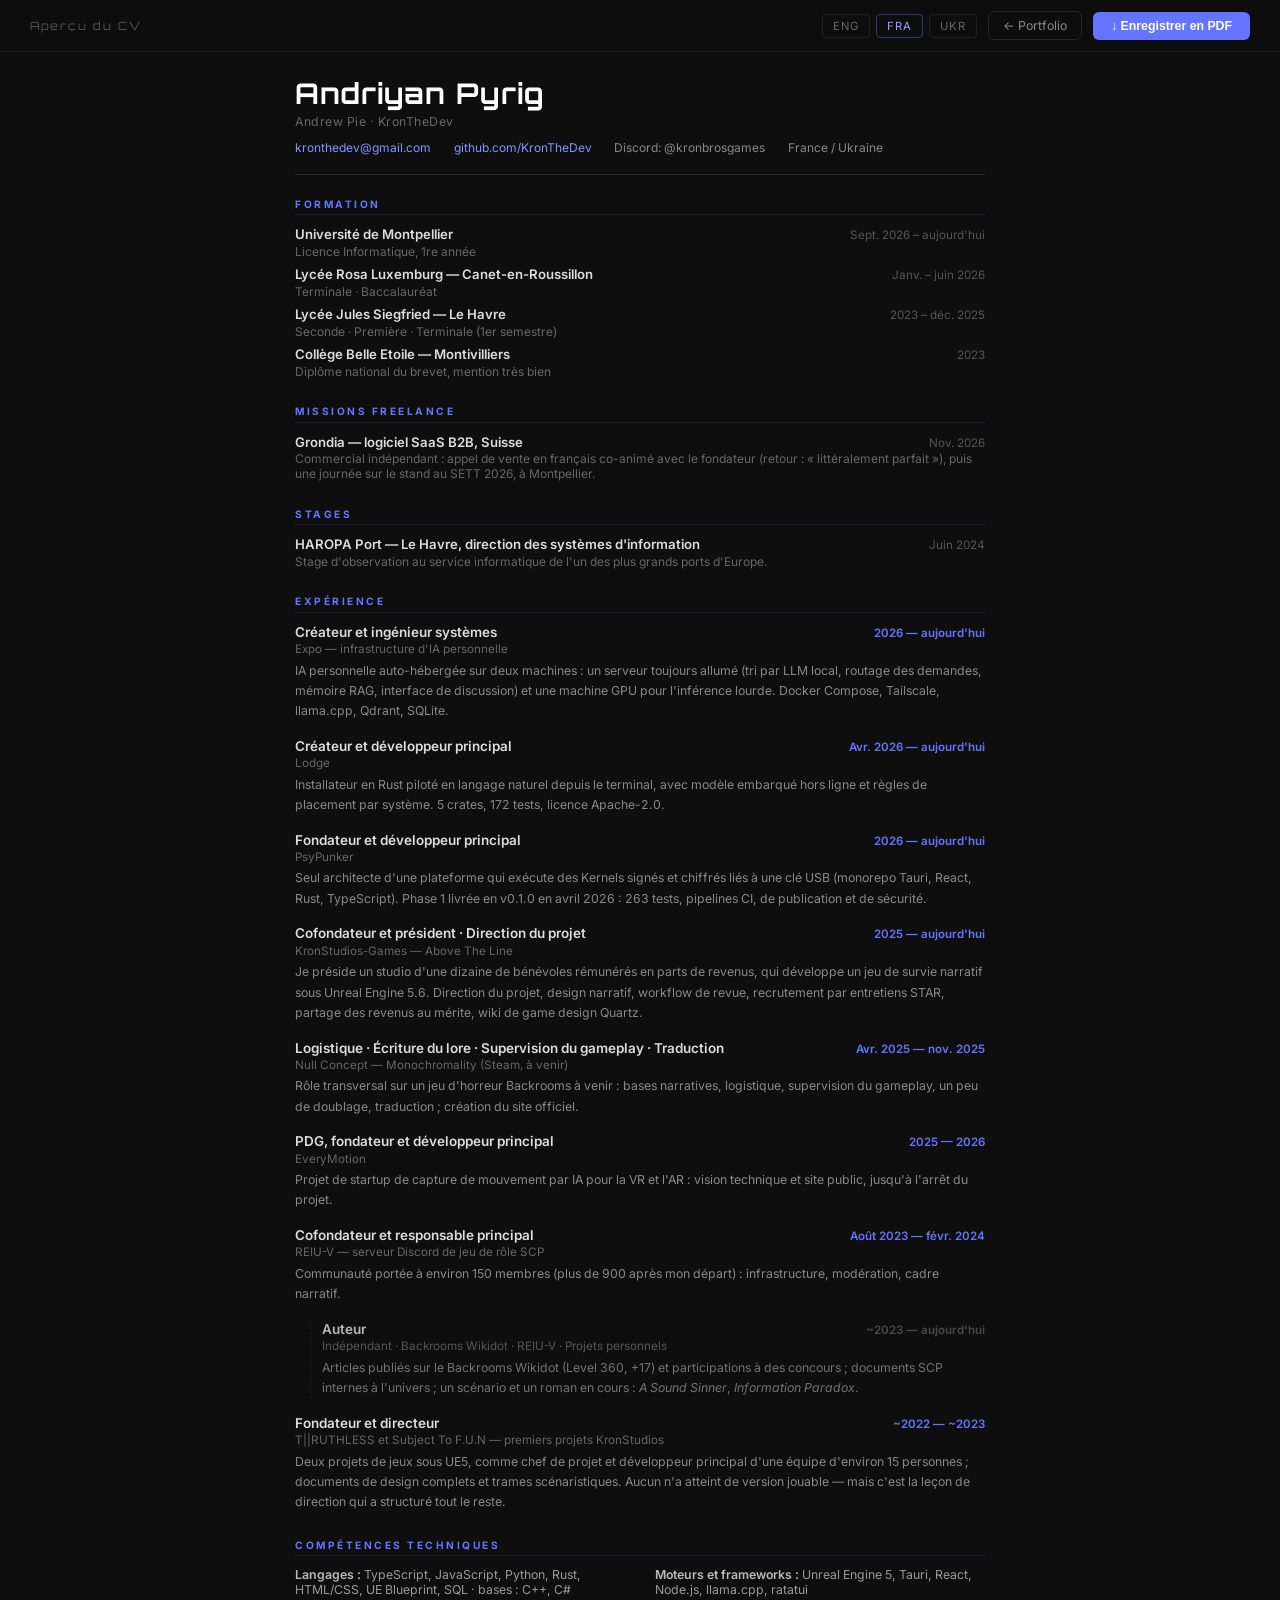
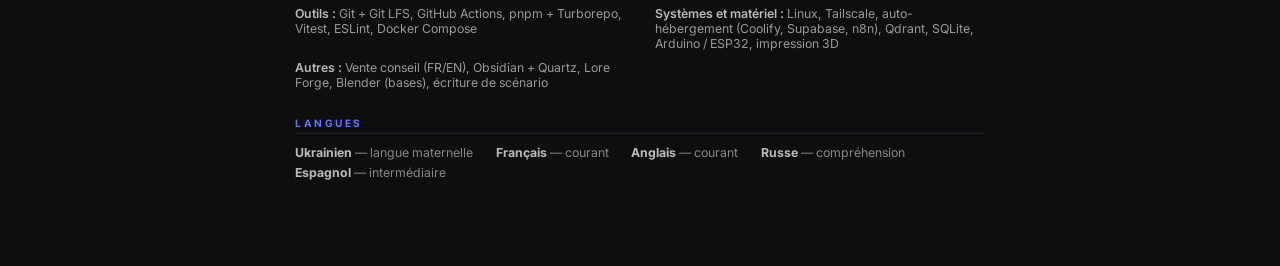
==== commit 0178627f: "Rewrite FR and UK copy natively; move all text into per-language locales - tools/locales/{en,fr,uk}." ====
--- a/cv.fr.html
+++ b/cv.fr.html
@@ -111,7 +111,7 @@
 </head>
 <body>
   <div class="print-bar">
-    <span class="print-bar-label">Aperçu CV</span>
+    <span class="print-bar-label">Aperçu du CV</span>
     <div class="print-bar-actions">
       <div class="lang-switch">
         <a href="cv.html"    class="lang-link">ENG</a>
@@ -119,7 +119,7 @@
         <a href="cv.uk.html" class="lang-link">UKR</a>
       </div>
       <a href="index.html" class="btn-back">← Portfolio</a>
-      <button class="btn-print" onclick="window.print()">↓ Enregistrer PDF</button>
+      <button class="btn-print" onclick="window.print()">↓ Enregistrer en PDF</button>
     </div>
   </div>
 
@@ -142,52 +142,52 @@
       <div class="cv-edu-item">
         <div class="cv-edu-line">
           <span class="cv-edu-name">Université de Montpellier</span>
-          <span class="cv-edu-date">Sept 2026 – Présent</span>
-        </div>
-        <div class="cv-edu-sub">Licence Informatique, première année</div>
+          <span class="cv-edu-date">Sept. 2026 – aujourd'hui</span>
+        </div>
+        <div class="cv-edu-sub">Licence Informatique, 1re année</div>
       </div>
       <div class="cv-edu-item">
         <div class="cv-edu-line">
           <span class="cv-edu-name">Lycée Rosa Luxemburg — Canet-en-Roussillon</span>
-          <span class="cv-edu-date">Janv – Juin 2026</span>
+          <span class="cv-edu-date">Janv. – juin 2026</span>
         </div>
         <div class="cv-edu-sub">Terminale · Baccalauréat</div>
       </div>
       <div class="cv-edu-item">
         <div class="cv-edu-line">
           <span class="cv-edu-name">Lycée Jules Siegfried — Le Havre</span>
-          <span class="cv-edu-date">2023 – Déc 2025</span>
-        </div>
-        <div class="cv-edu-sub">Seconde · Première · Terminale (premier semestre)</div>
+          <span class="cv-edu-date">2023 – déc. 2025</span>
+        </div>
+        <div class="cv-edu-sub">Seconde · Première · Terminale (1er semestre)</div>
       </div>
       <div class="cv-edu-item">
         <div class="cv-edu-line">
           <span class="cv-edu-name">Collège Belle Etoile — Montivilliers</span>
           <span class="cv-edu-date">2023</span>
         </div>
-        <div class="cv-edu-sub">Diplôme national du Brevet, Mention Très Bien</div>
-      </div>
-    </section>
-
-    <section class="cv-section">
-      <div class="cv-section-title">Freelance</div>
-      <div class="cv-edu-item">
-        <div class="cv-edu-line">
-          <span class="cv-edu-name">Grondia — SaaS B2B, Suisse</span>
-          <span class="cv-edu-date">Nov 2026</span>
-        </div>
-        <div class="cv-edu-sub">Commercial indépendant : appel de vente à distance en français aux côtés du fondateur (retour : « littéralement parfait »), et animation commerciale du stand au SETT 2026 (Montpellier).</div>
-      </div>
-    </section>
-
-    <section class="cv-section">
-      <div class="cv-section-title">Stage</div>
-      <div class="cv-edu-item">
-        <div class="cv-edu-line">
-          <span class="cv-edu-name">HAROPA Port — Le Havre, Département SI</span>
+        <div class="cv-edu-sub">Diplôme national du brevet, mention très bien</div>
+      </div>
+    </section>
+
+    <section class="cv-section">
+      <div class="cv-section-title">Missions freelance</div>
+      <div class="cv-edu-item">
+        <div class="cv-edu-line">
+          <span class="cv-edu-name">Grondia — logiciel SaaS B2B, Suisse</span>
+          <span class="cv-edu-date">Nov. 2026</span>
+        </div>
+        <div class="cv-edu-sub">Commercial indépendant : appel de vente en français co-animé avec le fondateur (retour : « littéralement parfait »), puis une journée sur le stand au SETT 2026, à Montpellier.</div>
+      </div>
+    </section>
+
+    <section class="cv-section">
+      <div class="cv-section-title">Stages</div>
+      <div class="cv-edu-item">
+        <div class="cv-edu-line">
+          <span class="cv-edu-name">HAROPA Port — Le Havre, direction des systèmes d'information</span>
           <span class="cv-edu-date">Juin 2024</span>
         </div>
-        <div class="cv-edu-sub">Stage d'observation au sein du département des systèmes d'information de l'un des plus grands ports d'Europe.</div>
+        <div class="cv-edu-sub">Stage d'observation au service informatique de l'un des plus grands ports d'Europe.</div>
       </div>
     </section>
 
@@ -195,86 +195,86 @@
       <div class="cv-section-title">Expérience</div>
       <div class="cv-exp-item">
         <div class="cv-exp-header">
-          <span class="cv-exp-role">Créateur &amp; Ingénieur Systèmes</span>
-          <span class="cv-exp-date">2026 — Présent</span>
+          <span class="cv-exp-role">Créateur et ingénieur systèmes</span>
+          <span class="cv-exp-date">2026 — aujourd'hui</span>
         </div>
         <div class="cv-exp-org">Expo — infrastructure d'IA personnelle</div>
-        <div class="cv-exp-body">IA personnelle auto-hébergée sur deux machines : serveur toujours allumé (tri par LLM local, routage des intentions, mémoire RAG, interface de chat) et machine GPU pour l'inférence lourde. Docker Compose, Tailscale, llama.cpp, Qdrant, SQLite.</div>
-      </div>
-      <div class="cv-exp-item">
-        <div class="cv-exp-header">
-          <span class="cv-exp-role">Créateur &amp; Développeur Principal</span>
-          <span class="cv-exp-date">Avr 2026 — Présent</span>
+        <div class="cv-exp-body">IA personnelle auto-hébergée sur deux machines : un serveur toujours allumé (tri par LLM local, routage des demandes, mémoire RAG, interface de discussion) et une machine GPU pour l'inférence lourde. Docker Compose, Tailscale, llama.cpp, Qdrant, SQLite.</div>
+      </div>
+      <div class="cv-exp-item">
+        <div class="cv-exp-header">
+          <span class="cv-exp-role">Créateur et développeur principal</span>
+          <span class="cv-exp-date">Avr. 2026 — aujourd'hui</span>
         </div>
         <div class="cv-exp-org">Lodge</div>
-        <div class="cv-exp-body">Runtime d'installation en Rust avec interface terminal en langage naturel, modèle hors-ligne intégré et règles de placement par OS. 5 crates, 172 tests, Apache-2.0.</div>
-      </div>
-      <div class="cv-exp-item">
-        <div class="cv-exp-header">
-          <span class="cv-exp-role">Fondateur &amp; Développeur Principal</span>
-          <span class="cv-exp-date">2026 — Présent</span>
+        <div class="cv-exp-body">Installateur en Rust piloté en langage naturel depuis le terminal, avec modèle embarqué hors ligne et règles de placement par système. 5 crates, 172 tests, licence Apache-2.0.</div>
+      </div>
+      <div class="cv-exp-item">
+        <div class="cv-exp-header">
+          <span class="cv-exp-role">Fondateur et développeur principal</span>
+          <span class="cv-exp-date">2026 — aujourd'hui</span>
         </div>
         <div class="cv-exp-org">PsyPunker</div>
-        <div class="cv-exp-body">Seul architecte d'une plateforme d'exécution de Kernels cryptographiques liés à une clé USB (monorepo Tauri, React, Rust, TypeScript). Phase 1 livrée en v0.1.0 en avril 2026, avec 263 tests et des workflows CI, release et sécurité.</div>
-      </div>
-      <div class="cv-exp-item">
-        <div class="cv-exp-header">
-          <span class="cv-exp-role">Co-fondateur &amp; Président · Directeur de Projet</span>
-          <span class="cv-exp-date">2025 — Présent</span>
+        <div class="cv-exp-body">Seul architecte d'une plateforme qui exécute des Kernels signés et chiffrés liés à une clé USB (monorepo Tauri, React, Rust, TypeScript). Phase 1 livrée en v0.1.0 en avril 2026 : 263 tests, pipelines CI, de publication et de sécurité.</div>
+      </div>
+      <div class="cv-exp-item">
+        <div class="cv-exp-header">
+          <span class="cv-exp-role">Cofondateur et président · Direction du projet</span>
+          <span class="cv-exp-date">2025 — aujourd'hui</span>
         </div>
         <div class="cv-exp-org">KronStudios-Games — Above The Line</div>
-        <div class="cv-exp-body">Direction d'un studio bénévole à partage de revenus (~9 personnes) qui développe un jeu de survie narratif sous Unreal Engine 5.6. Direction de projet, design narratif, workflow de PR, recrutement STAR, partage des revenus au mérite, wiki GDD Quartz.</div>
-      </div>
-      <div class="cv-exp-item">
-        <div class="cv-exp-header">
-          <span class="cv-exp-role">Responsable Logistique · Auteur de Lore · Superviseur Gameplay · Traducteur</span>
-          <span class="cv-exp-date">Avr 2025 — Nov 2025</span>
+        <div class="cv-exp-body">Je préside un studio d'une dizaine de bénévoles rémunérés en parts de revenus, qui développe un jeu de survie narratif sous Unreal Engine 5.6. Direction du projet, design narratif, workflow de revue, recrutement par entretiens STAR, partage des revenus au mérite, wiki de game design Quartz.</div>
+      </div>
+      <div class="cv-exp-item">
+        <div class="cv-exp-header">
+          <span class="cv-exp-role">Logistique · Écriture du lore · Supervision du gameplay · Traduction</span>
+          <span class="cv-exp-date">Avr. 2025 — nov. 2025</span>
         </div>
         <div class="cv-exp-org">Null Concept — Monochromality (Steam, à venir)</div>
-        <div class="cv-exp-body">Contributeur transversal sur un jeu d'horreur Backrooms à venir : cadres narratifs, logistique, supervision du gameplay, doublage partiel, traduction ; création du site officiel.</div>
-      </div>
-      <div class="cv-exp-item">
-        <div class="cv-exp-header">
-          <span class="cv-exp-role">PDG, Fondateur &amp; Développeur Principal</span>
+        <div class="cv-exp-body">Rôle transversal sur un jeu d'horreur Backrooms à venir : bases narratives, logistique, supervision du gameplay, un peu de doublage, traduction ; création du site officiel.</div>
+      </div>
+      <div class="cv-exp-item">
+        <div class="cv-exp-header">
+          <span class="cv-exp-role">PDG, fondateur et développeur principal</span>
           <span class="cv-exp-date">2025 — 2026</span>
         </div>
         <div class="cv-exp-org">EveryMotion</div>
-        <div class="cv-exp-body">Fondateur d'un concept de startup de suivi de mouvement par IA pour l'AR/VR ; vision technique et site public, avant l'arrêt du projet.</div>
-      </div>
-      <div class="cv-exp-item">
-        <div class="cv-exp-header">
-          <span class="cv-exp-role">Co-Fondateur &amp; Responsable Principal</span>
-          <span class="cv-exp-date">Août 2023 — Fév 2024</span>
-        </div>
-        <div class="cv-exp-org">REIU-V — Serveur Discord SCP Roleplay</div>
-        <div class="cv-exp-body">Communauté de jeu de rôle SCP portée à ~150 membres (900+ après mon départ) ; infrastructure, modération et cadres narratifs.</div>
+        <div class="cv-exp-body">Projet de startup de capture de mouvement par IA pour la VR et l'AR : vision technique et site public, jusqu'à l'arrêt du projet.</div>
+      </div>
+      <div class="cv-exp-item">
+        <div class="cv-exp-header">
+          <span class="cv-exp-role">Cofondateur et responsable principal</span>
+          <span class="cv-exp-date">Août 2023 — févr. 2024</span>
+        </div>
+        <div class="cv-exp-org">REIU-V — serveur Discord de jeu de rôle SCP</div>
+        <div class="cv-exp-body">Communauté portée à environ 150 membres (plus de 900 après mon départ) : infrastructure, modération, cadre narratif.</div>
       </div>
       <div class="cv-exp-item cv-writing">
         <div class="cv-exp-header">
-          <span class="cv-exp-role">Écrivain</span>
-          <span class="cv-exp-date">~2023 — Présent</span>
-        </div>
-        <div class="cv-exp-org">Indépendant · Backrooms Wikidot · REIU-V · Personnel</div>
-        <div class="cv-exp-body">Articles publiés sur le Backrooms Wikidot (Level 360, +17) et participations aux concours ; documents techniques SCP in-universe ; scénario et roman en cours : <em>A Sound Sinner</em>, <em>Information Paradox</em>.</div>
-      </div>
-      <div class="cv-exp-item">
-        <div class="cv-exp-header">
-          <span class="cv-exp-role">Fondateur &amp; Directeur</span>
+          <span class="cv-exp-role">Auteur</span>
+          <span class="cv-exp-date">~2023 — aujourd'hui</span>
+        </div>
+        <div class="cv-exp-org">Indépendant · Backrooms Wikidot · REIU-V · Projets personnels</div>
+        <div class="cv-exp-body">Articles publiés sur le Backrooms Wikidot (Level 360, +17) et participations à des concours ; documents SCP internes à l'univers ; un scénario et un roman en cours : <em>A Sound Sinner</em>, <em>Information Paradox</em>.</div>
+      </div>
+      <div class="cv-exp-item">
+        <div class="cv-exp-header">
+          <span class="cv-exp-role">Fondateur et directeur</span>
           <span class="cv-exp-date">~2022 — ~2023</span>
         </div>
-        <div class="cv-exp-org">T||RUTHLESS &amp; Subject To F.U.N — Premières initiatives KronStudios</div>
-        <div class="cv-exp-body">Direction de deux projets de jeux UE5 comme chef de projet et développeur principal sur ~15 personnes ; GDD complets et addenda narratifs. Aucune version jouable — la leçon de direction derrière tout ce qui a suivi.</div>
-      </div>
-    </section>
-
-    <section class="cv-section">
-      <div class="cv-section-title">Compétences Techniques</div>
+        <div class="cv-exp-org">T||RUTHLESS et Subject To F.U.N — premiers projets KronStudios</div>
+        <div class="cv-exp-body">Deux projets de jeux sous UE5, comme chef de projet et développeur principal d'une équipe d'environ 15 personnes ; documents de design complets et trames scénaristiques. Aucun n'a atteint de version jouable — mais c'est la leçon de direction qui a structuré tout le reste.</div>
+      </div>
+    </section>
+
+    <section class="cv-section">
+      <div class="cv-section-title">Compétences techniques</div>
       <div class="cv-skills-grid">
-        <div class="cv-skill-row"><strong>Langages :</strong> TypeScript, JavaScript, Python, Rust, HTML/CSS, UE Blueprint, SQL · notions : C++, C#</div>
-        <div class="cv-skill-row"><strong>Moteurs / Runtimes :</strong> Unreal Engine 5, Tauri, React, Node.js, llama.cpp, ratatui</div>
+        <div class="cv-skill-row"><strong>Langages :</strong> TypeScript, JavaScript, Python, Rust, HTML/CSS, UE Blueprint, SQL · bases : C++, C#</div>
+        <div class="cv-skill-row"><strong>Moteurs et frameworks :</strong> Unreal Engine 5, Tauri, React, Node.js, llama.cpp, ratatui</div>
         <div class="cv-skill-row"><strong>Outils :</strong> Git + Git LFS, GitHub Actions, pnpm + Turborepo, Vitest, ESLint, Docker Compose</div>
-        <div class="cv-skill-row"><strong>Systèmes / Matériel :</strong> Linux, Tailscale, auto-hébergement (Coolify, Supabase, n8n), Qdrant, SQLite, Arduino / ESP32, impression 3D</div>
-        <div class="cv-skill-row"><strong>Autre :</strong> Vente conseil (FR/EN), Obsidian + Quartz, Lore Forge, Blender (notions), Google Docs (scénarisation)</div>
+        <div class="cv-skill-row"><strong>Systèmes et matériel :</strong> Linux, Tailscale, auto-hébergement (Coolify, Supabase, n8n), Qdrant, SQLite, Arduino / ESP32, impression 3D</div>
+        <div class="cv-skill-row"><strong>Autres :</strong> Vente conseil (FR/EN), Obsidian + Quartz, Lore Forge, Blender (bases), écriture de scénario</div>
       </div>
     </section>
 
@@ -284,7 +284,7 @@
         <span><strong>Ukrainien</strong> — langue maternelle</span>
         <span><strong>Français</strong> — courant</span>
         <span><strong>Anglais</strong> — courant</span>
-        <span><strong>Russe</strong> — passif</span>
+        <span><strong>Russe</strong> — compréhension</span>
         <span><strong>Espagnol</strong> — intermédiaire</span>
       </div>
     </section>
